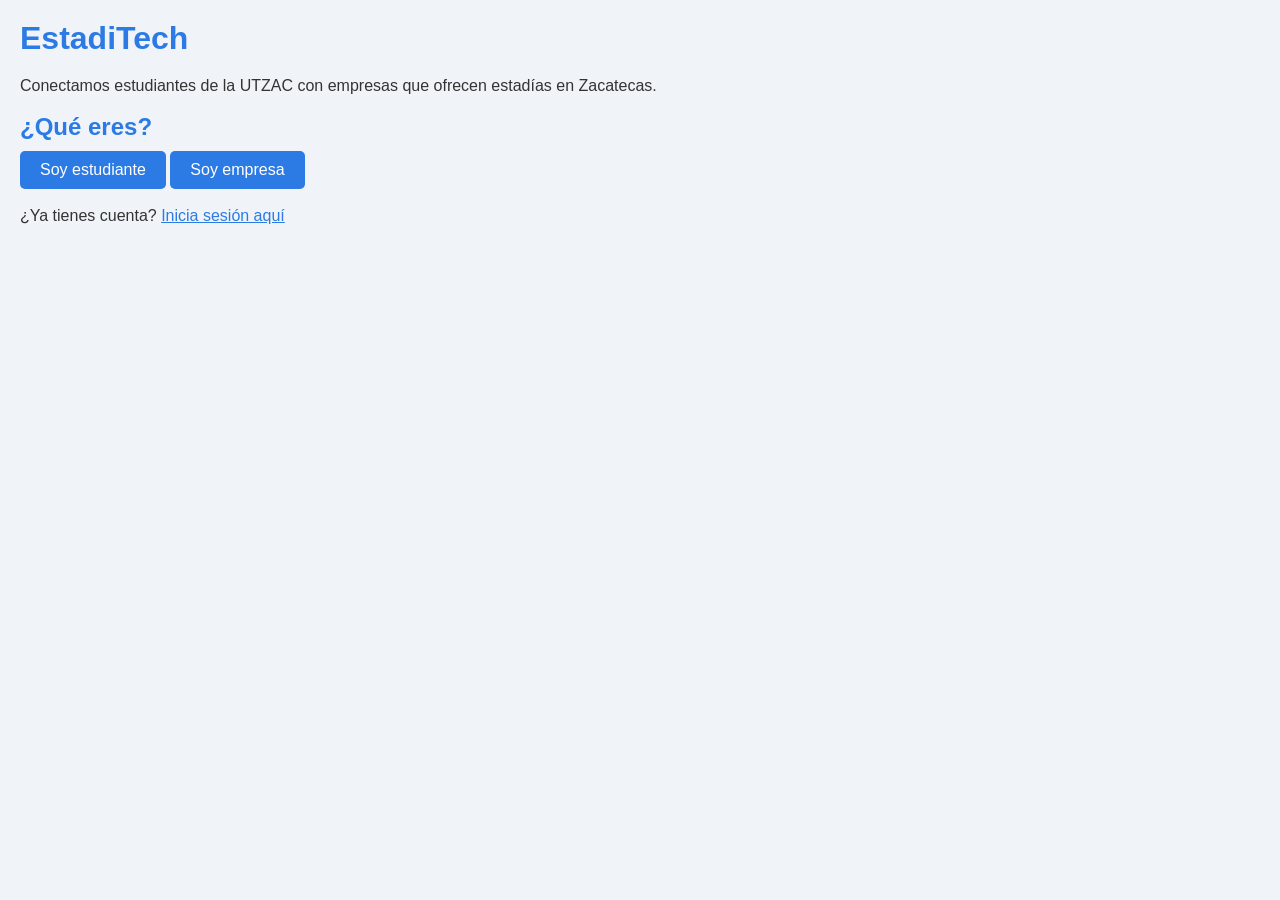
==== index.html @ f17c8802 "agregar estilos CSS" ====
<!DOCTYPE html>
<html lang="es">
<head>
    <meta charset="UTF-8">
    <meta name="viewport" content="width=device-width, initial-scale=1.0">
    <title>EstadiTech</title>
    <link rel="stylesheet" href="estilos.css">
</head>
<body>

    <h1>EstadiTech</h1>
    <p>Conectamos estudiantes de la UTZAC con empresas que ofrecen estadías en Zacatecas.</p>

    <br>

    <h2>¿Qué eres?</h2>

    <button onclick="window.location.href='registro.html?tipo=alumno'">Soy estudiante</button>
    <button onclick="window.location.href='registro.html?tipo=empresa'">Soy empresa</button>

    <br><br>

    <p>¿Ya tienes cuenta? <a href="login.html">Inicia sesión aquí</a></p>

</body>
</html>
---- estilos.css ----
* {
    margin: 0;
    padding: 0;
    box-sizing: border-box;
}

body {
    font-family: Arial, sans-serif;
    background-color: #f0f4f8;
    color: #333;
    padding: 20px;
}

h1 {
    color: #2c7be5;
    margin-bottom: 20px;
}

h2 {
    color: #2c7be5;
    margin-bottom: 10px;
}

label {
    display: block;
    margin-bottom: 5px;
    font-weight: bold;
}

input, select, textarea {
    width: 100%;
    max-width: 400px;
    padding: 10px;
    margin-bottom: 15px;
    border: 1px solid #ccc;
    border-radius: 5px;
    font-size: 16px;
}

button {
    background-color: #2c7be5;
    color: white;
    padding: 10px 20px;
    border: none;
    border-radius: 5px;
    font-size: 16px;
    cursor: pointer;
}

button:hover {
    background-color: #1a5bbf;
}

a {
    color: #2c7be5;
}

#mensaje {
    margin-top: 15px;
    font-weight: bold;
    color: green;
}

.vacante {
    background-color: white;
    padding: 15px;
    margin-bottom: 15px;
    border-radius: 8px;
    box-shadow: 0 2px 5px rgba(0,0,0,0.1);
    max-width: 500px;
}
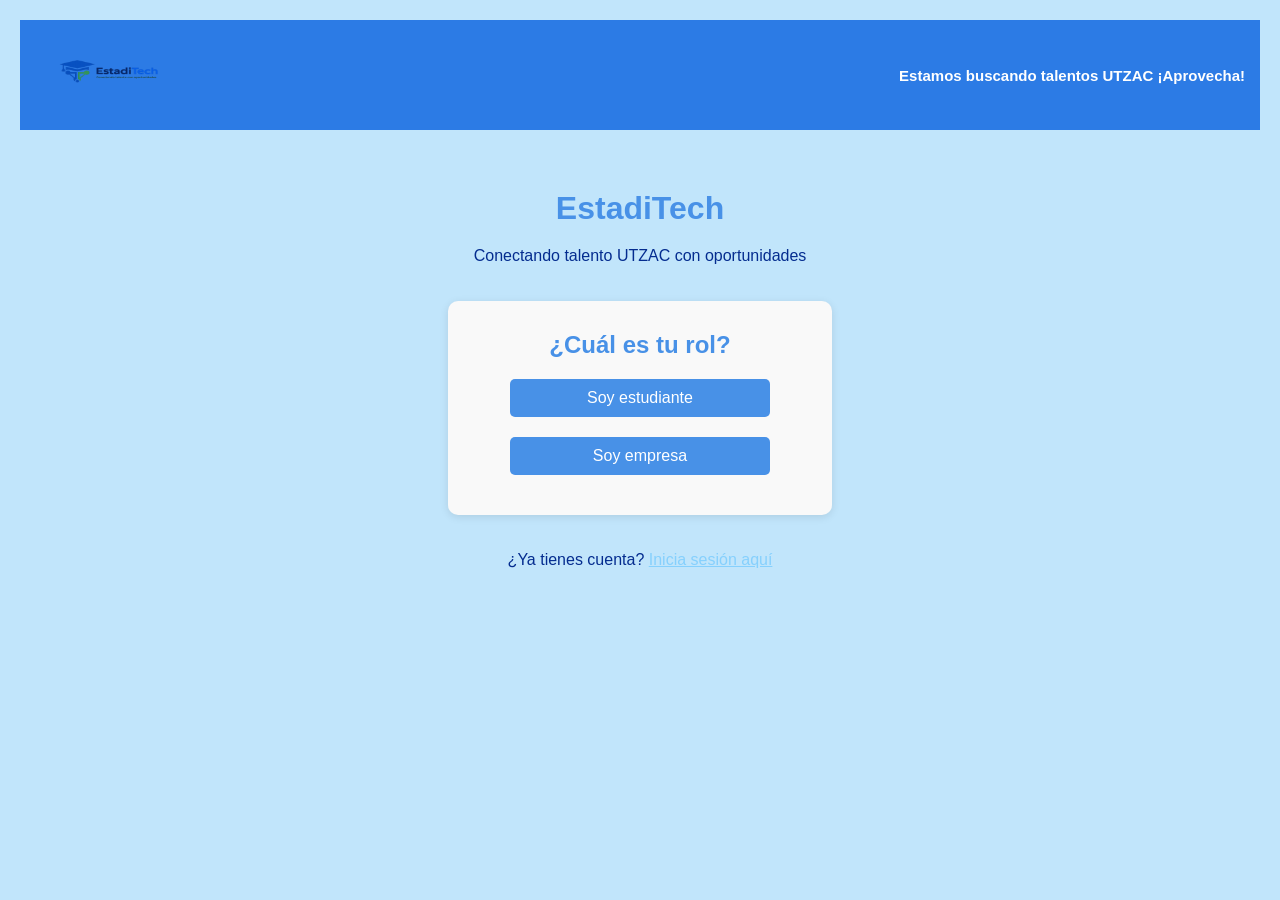
==== commit 65fc2cf6: "Actualizado estilo del login y mejoras en interfaz" ====
--- a/index.html
+++ b/index.html
@@ -5,22 +5,76 @@
     <meta name="viewport" content="width=device-width, initial-scale=1.0">
     <title>EstadiTech</title>
     <link rel="stylesheet" href="estilos.css">
+    <style>
+
+        header {
+            background-color: #2c7be5;
+            color: white;
+            padding: 15px;
+            display: flex;
+            align-items: center;
+            justify-content: space-between;
+        }
+
+        header img {
+            height:80px;
+        }
+
+        .slogan {
+            font-size: 15px;
+            font-weight: bold;
+            animation: mover 6s infinite alternate;
+        }
+
+        @keyframes mover {
+            0% { transform: translateX(0); }
+            50% { transform: translateX(20px); }
+            100% { transform: translateX(0); }
+        }
+
+        main {
+            display: flex;
+            flex-direction: column;
+            align-items: center;
+            margin-top: 60px;
+            text-align: center;
+        }
+
+        .roles {
+            background-color: #f9f9f9;
+            padding: 30px;
+            border-radius: 10px;
+            box-shadow: 0 2px 8px rgba(0,0,0,0.1);
+            max-width: 400px;
+        }
+
+        .roles button {
+            margin: 10px;
+            width: 80%;
+        }
+    </style>
 </head>
 <body>
 
-    <h1>EstadiTech</h1>
-    <p>Conectamos estudiantes de la UTZAC con empresas que ofrecen estadías en Zacatecas.</p>
+    <header>
+        <img src="EstadiTech.png" alt="Logo EstadiTech" width="150" height="450">
 
-    <br>
+        <div class="slogan">Estamos buscando talentos UTZAC ¡Aprovecha!</div>
+    </header>
 
-    <h2>¿Qué eres?</h2>
+    <main>
+        <h1>EstadiTech</h1>
+        <p>Conectando talento UTZAC con oportunidades</p>
+        <br><br>
 
-    <button onclick="window.location.href='registro.html?tipo=alumno'">Soy estudiante</button>
-    <button onclick="window.location.href='registro.html?tipo=empresa'">Soy empresa</button>
-
-    <br><br>
-
-    <p>¿Ya tienes cuenta? <a href="login.html">Inicia sesión aquí</a></p>
+        <div class="roles">
+            <h2>¿Cuál es tu rol?</h2>
+            <button onclick="window.location.href='registro.html?tipo=alumno'">Soy estudiante</button>
+            <button onclick="window.location.href='registro.html?tipo=empresa'">Soy empresa</button>
+        </div>
+        <br><br>
+        <p>¿Ya tienes cuenta? <a href="login.html">Inicia sesión aquí</a></p>
+    </main>
 
 </body>
-</html>+</html>
--- a/estilos.css
+++ b/estilos.css
@@ -6,18 +6,18 @@
 
 body {
     font-family: Arial, sans-serif;
-    background-color: #f0f4f8;
-    color: #333;
+    background-color: #C1E5FB; /* Morning Dew */
+    color: #042C8F; /* Smalt */
     padding: 20px;
 }
 
 h1 {
-    color: #2c7be5;
+    color: #4891E7; /* Havelock */
     margin-bottom: 20px;
 }
 
 h2 {
-    color: #2c7be5;
+    color: #4891E7; /* Havelock */
     margin-bottom: 10px;
 }
 
@@ -25,6 +25,7 @@
     display: block;
     margin-bottom: 5px;
     font-weight: bold;
+    color: #042C8F; /* Smalt */
 }
 
 input, select, textarea {
@@ -38,7 +39,7 @@
 }
 
 button {
-    background-color: #2c7be5;
+    background-color: #4891E7; /* Havelock */
     color: white;
     padding: 10px 20px;
     border: none;
@@ -48,17 +49,17 @@
 }
 
 button:hover {
-    background-color: #1a5bbf;
+    background-color: #BBE11A; /* Pear */
 }
 
 a {
-    color: #2c7be5;
+    color: #86D0FD; /* Celestial Blue */
 }
 
 #mensaje {
     margin-top: 15px;
     font-weight: bold;
-    color: green;
+    color: #E8F957; /* Gargantua */
 }
 
 .vacante {
@@ -68,4 +69,4 @@
     border-radius: 8px;
     box-shadow: 0 2px 5px rgba(0,0,0,0.1);
     max-width: 500px;
-}+}
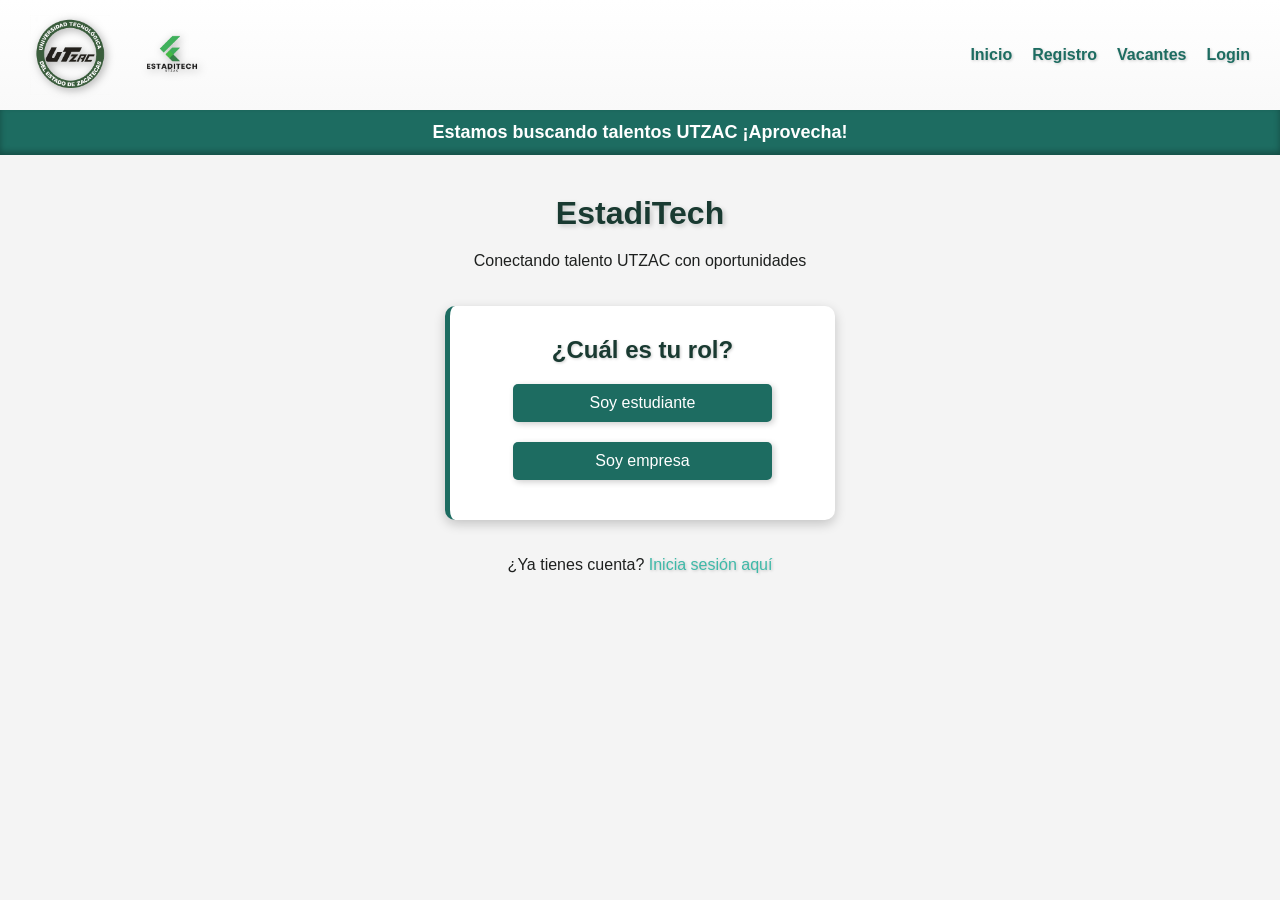
==== commit 242b3371: "nueva paleta de colores" ====
--- a/index.html
+++ b/index.html
@@ -5,62 +5,156 @@
     <meta name="viewport" content="width=device-width, initial-scale=1.0">
     <title>EstadiTech</title>
     <link rel="stylesheet" href="estilos.css">
-    <style>
+<style>
+    body {
+        font-family: Arial, sans-serif;
+        background-color: #f4f4f4;
+        margin: 0;
+        padding: 0;
+    }
 
-        header {
-            background-color: #2c7be5;
-            color: white;
-            padding: 15px;
-            display: flex;
-            align-items: center;
-            justify-content: space-between;
-        }
+    header {
+        background-color: #ffffff;
+        padding: 15px 30px;
+        display: flex;
+        align-items: center;
+        justify-content: space-between;
+        box-shadow: 0 4px 10px rgba(0,0,0,0.15);
+        background: linear-gradient(to bottom, #ffffff, #f9f9f9);
+    }
 
-        header img {
-            height:80px;
-        }
+    .logos {
+        display: flex;
+        align-items: center;
+        gap: 20px;
+    }
 
-        .slogan {
-            font-size: 15px;
-            font-weight: bold;
-            animation: mover 6s infinite alternate;
-        }
+    .logos img {
+        height: 80px;
+        filter: drop-shadow(2px 2px 4px rgba(0,0,0,0.3));
+    }
 
-        @keyframes mover {
-            0% { transform: translateX(0); }
-            50% { transform: translateX(20px); }
-            100% { transform: translateX(0); }
-        }
+    nav {
+        display: flex;
+        gap: 20px;
+    }
 
-        main {
-            display: flex;
-            flex-direction: column;
-            align-items: center;
-            margin-top: 60px;
-            text-align: center;
-        }
+    nav a {
+        color: #1D6C61;
+        text-decoration: none;
+        font-weight: bold;
+        transition: color 0.3s ease, text-shadow 0.3s ease;
+        text-shadow: 1px 1px 3px rgba(0,0,0,0.2);
+    }
 
-        .roles {
-            background-color: #f9f9f9;
-            padding: 30px;
-            border-radius: 10px;
-            box-shadow: 0 2px 8px rgba(0,0,0,0.1);
-            max-width: 400px;
-        }
+    nav a:hover {
+        color: #3EB9A8;
+        text-shadow: 2px 2px 6px rgba(0,0,0,0.3);
+    }
 
-        .roles button {
-            margin: 10px;
-            width: 80%;
-        }
-    </style>
+    .slogan {
+        background-color: #1D6C61;
+        color: #ffffff;
+        padding: 12px;
+        font-size: 18px;
+        font-weight: bold;
+        text-align: center;
+        box-shadow: inset 0 -3px 6px rgba(0,0,0,0.3);
+        overflow: hidden;
+        position: relative;
+    }
+
+    .slogan span {
+        display: inline-block;
+        position: relative;
+        animation: anuncio 8s linear infinite;
+        white-space: nowrap;
+    }
+
+    @keyframes anuncio {
+        0% { transform: translateX(100%); }
+        100% { transform: translateX(-100%); }
+    }
+
+    main {
+        display: flex;
+        flex-direction: column;
+        align-items: center;
+        margin-top: 40px;
+        text-align: center;
+    }
+
+    h1 {
+        color: #193A31;
+        margin-bottom: 20px;
+        text-shadow: 2px 2px 5px rgba(0,0,0,0.2);
+    }
+
+    p {
+        color: #1E201F;
+    }
+
+    .roles {
+        background-color: #ffffff;
+        padding: 30px;
+        border-radius: 10px;
+        box-shadow: 0 4px 12px rgba(0,0,0,0.2);
+        max-width: 400px;
+        border-left: 5px solid #1D6C61;
+    }
+
+    .roles h2 {
+        color: #193A31;
+        text-shadow: 1px 1px 3px rgba(0,0,0,0.2);
+    }
+
+    .roles button {
+        margin: 10px;
+        width: 80%;
+        background-color: #1D6C61;
+        color: white;
+        padding: 10px 20px;
+        border: none;
+        border-radius: 5px;
+        font-size: 16px;
+        cursor: pointer;
+        transition: background-color 0.3s ease, box-shadow 0.3s ease;
+        box-shadow: 2px 2px 6px rgba(0,0,0,0.2);
+    }
+
+    .roles button:hover {
+        background-color: #3EB9A8;
+        box-shadow: 3px 3px 8px rgba(0,0,0,0.3);
+    }
+
+    a {
+        color: #3EB9A8;
+        text-decoration: none;
+        text-shadow: 1px 1px 3px rgba(0,0,0,0.2);
+    }
+
+    a:hover {
+        color: #1D6C61;
+        text-shadow: 2px 2px 6px rgba(0,0,0,0.3);
+    }
+</style>
 </head>
 <body>
 
     <header>
-        <img src="EstadiTech.png" alt="Logo EstadiTech" width="150" height="450">
+        <div class="logos">
+            <img src="logoutzac.png" alt="Logo UTZAC">
+            <img src="estaditechlogo.png" alt="Logo EstadiTech">
+        </div>
+        <nav>
+            <a href="index.html">Inicio</a>
+            <a href="registro.html">Registro</a>
+            <a href="vacantes.html">Vacantes</a>
+            <a href="login.html">Login</a>
+        </nav>
+    </header>
 
-        <div class="slogan">Estamos buscando talentos UTZAC ¡Aprovecha!</div>
-    </header>
+    <div class="slogan"><span>Estamos buscando talentos UTZAC ¡Aprovecha!</span></div>
 
     <main>
         <h1>EstadiTech</h1>
--- a/estilos.css
+++ b/estilos.css
@@ -6,18 +6,18 @@
 
 body {
     font-family: Arial, sans-serif;
-    background-color: #C1E5FB; /* Morning Dew */
-    color: #042C8F; /* Smalt */
+    background-color: #C1E5FB;
+    color: #042C8F;
     padding: 20px;
 }
 
 h1 {
-    color: #4891E7; /* Havelock */
+    color: #042C8F;
     margin-bottom: 20px;
 }
 
 h2 {
-    color: #4891E7; /* Havelock */
+    color: #4891E7;
     margin-bottom: 10px;
 }
 
@@ -25,7 +25,7 @@
     display: block;
     margin-bottom: 5px;
     font-weight: bold;
-    color: #042C8F; /* Smalt */
+    color: #042C8F; 
 }
 
 input, select, textarea {
@@ -33,40 +33,53 @@
     max-width: 400px;
     padding: 10px;
     margin-bottom: 15px;
-    border: 1px solid #ccc;
+    border: 1px solid #86D0FD;
     border-radius: 5px;
     font-size: 16px;
+    background-color: #ffffff;
+    color: #042C8F;
 }
 
 button {
-    background-color: #4891E7; /* Havelock */
+    background-color: #4891E7; 
     color: white;
     padding: 10px 20px;
     border: none;
     border-radius: 5px;
     font-size: 16px;
     cursor: pointer;
+    transition: background-color 0.3s ease;
 }
 
 button:hover {
-    background-color: #BBE11A; /* Pear */
+    background-color: #BBE11A;
 }
 
 a {
-    color: #86D0FD; /* Celestial Blue */
+    color: #86D0FD;
+    text-decoration: none;
+}
+
+a:hover {
+    color: #4891E7;
 }
 
 #mensaje {
     margin-top: 15px;
     font-weight: bold;
-    color: #E8F957; /* Gargantua */
+    color: #042C8F;
+    background-color: #E8F957;
+    padding: 8px;
+    border-radius: 5px;
 }
 
+
 .vacante {
-    background-color: white;
+    background-color: #ffffff;
     padding: 15px;
     margin-bottom: 15px;
     border-radius: 8px;
-    box-shadow: 0 2px 5px rgba(0,0,0,0.1);
+    box-shadow: 0 2px 5px rgba(4, 44, 143, 0.1);
     max-width: 500px;
+    border-left: 5px solid #4891E7;
 }
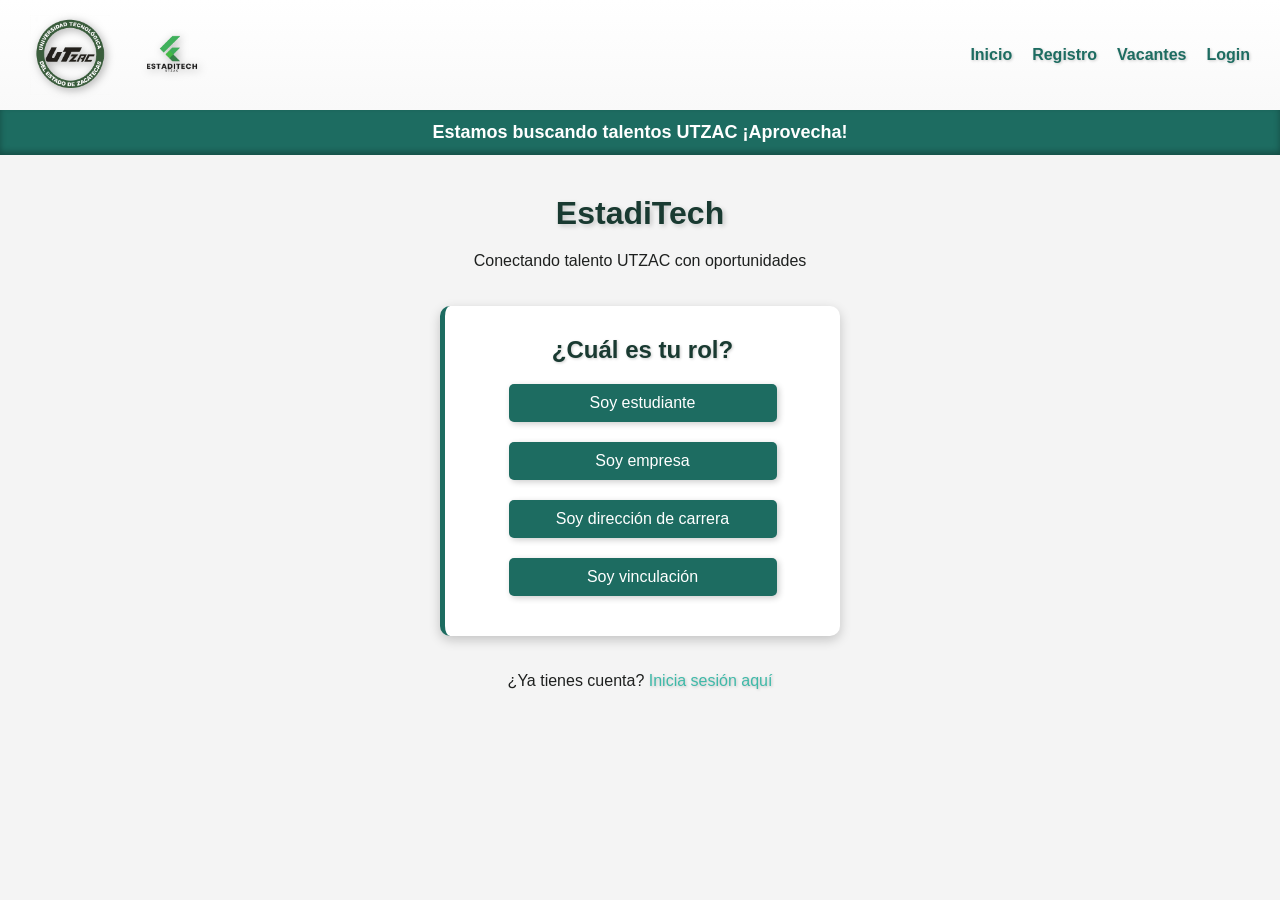
==== commit 6469ebc6: "index y login actualizado" ====
--- a/index.html
+++ b/index.html
@@ -162,10 +162,13 @@
         <br><br>
 
         <div class="roles">
-            <h2>¿Cuál es tu rol?</h2>
-            <button onclick="window.location.href='registro.html?tipo=alumno'">Soy estudiante</button>
-            <button onclick="window.location.href='registro.html?tipo=empresa'">Soy empresa</button>
-        </div>
+    <h2>¿Cuál es tu rol?</h2>
+    <button onclick="window.location.href='registro.html?tipo=alumno'">Soy estudiante</button>
+    <button onclick="window.location.href='registro.html?tipo=empresa'">Soy empresa</button>
+    <button onclick="window.location.href='registro.html?tipo=direccion'">Soy dirección de carrera</button>
+    <button onclick="window.location.href='registro.html?tipo=vinculacion'">Soy vinculación</button>
+</div>
+
         <br><br>
         <p>¿Ya tienes cuenta? <a href="login.html">Inicia sesión aquí</a></p>
     </main>
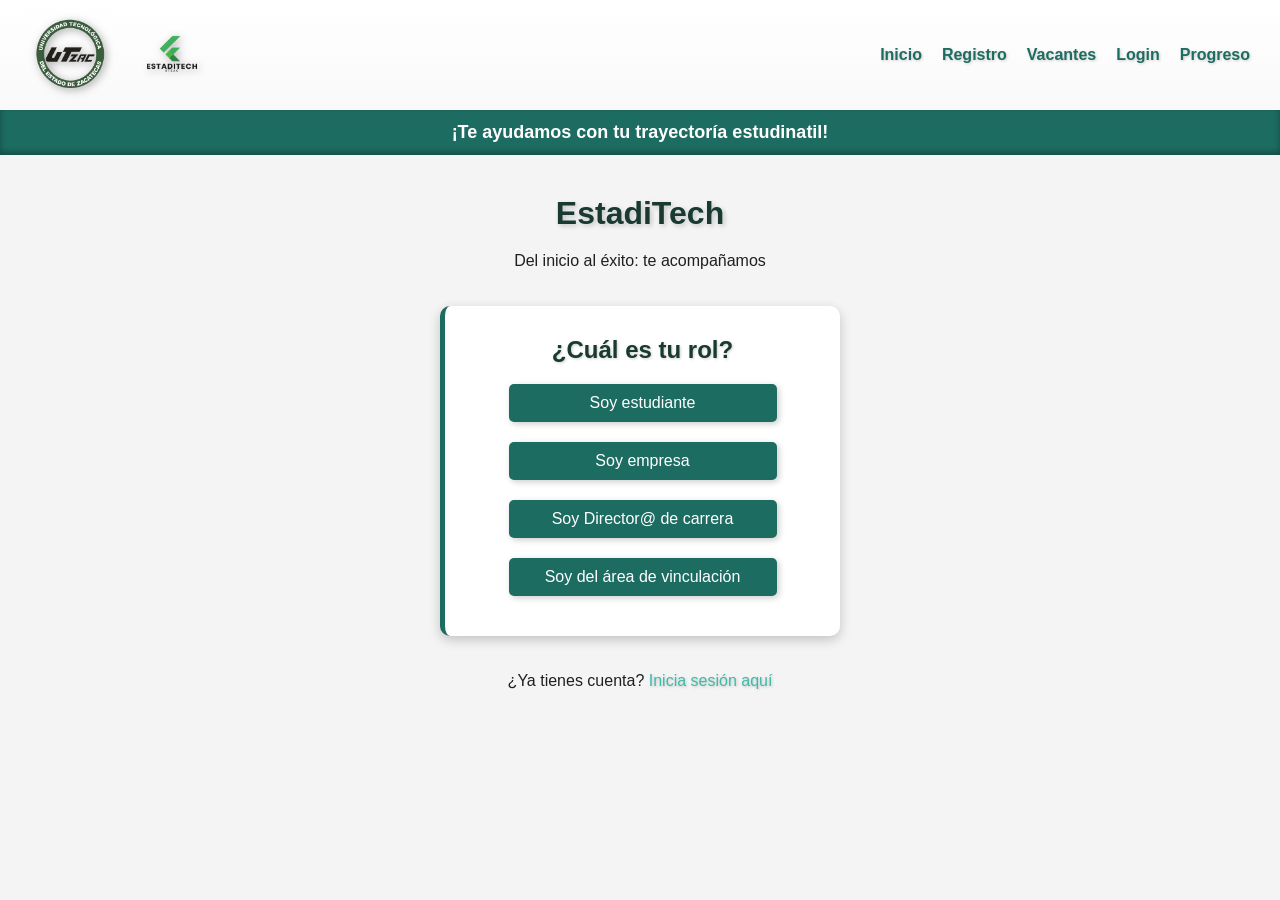
==== commit a0d2c475: "add progress e integracion de 2 usuarios" ====
--- a/index.html
+++ b/index.html
@@ -151,24 +151,24 @@
             <a href="registro.html">Registro</a>
             <a href="vacantes.html">Vacantes</a>
             <a href="login.html">Login</a>
+            <a href="progreso.html">Progreso</a>
         </nav>
     </header>
 
-    <div class="slogan"><span>Estamos buscando talentos UTZAC ¡Aprovecha!</span></div>
+    <div class="slogan"><span>¡Te ayudamos con tu trayectoría estudinatil!</span></div>
 
     <main>
         <h1>EstadiTech</h1>
-        <p>Conectando talento UTZAC con oportunidades</p>
+        <p>Del inicio al éxito: te acompañamos</p>
         <br><br>
 
         <div class="roles">
-    <h2>¿Cuál es tu rol?</h2>
-    <button onclick="window.location.href='registro.html?tipo=alumno'">Soy estudiante</button>
-    <button onclick="window.location.href='registro.html?tipo=empresa'">Soy empresa</button>
-    <button onclick="window.location.href='registro.html?tipo=direccion'">Soy dirección de carrera</button>
-    <button onclick="window.location.href='registro.html?tipo=vinculacion'">Soy vinculación</button>
-</div>
-
+            <h2>¿Cuál es tu rol?</h2>
+            <button onclick="window.location.href='registro.html?tipo=alumno'">Soy estudiante</button>
+            <button onclick="window.location.href='registro.html?tipo=empresa'">Soy empresa</button>
+            <button onclick="window.location.href='registro.html?tipo=direccion_carrera'">Soy Director@ de carrera</button>
+            <button onclick="window.location.href='registro.html?tipo=vinculacion'">Soy del área de vinculación</button>
+        </div>
         <br><br>
         <p>¿Ya tienes cuenta? <a href="login.html">Inicia sesión aquí</a></p>
     </main>
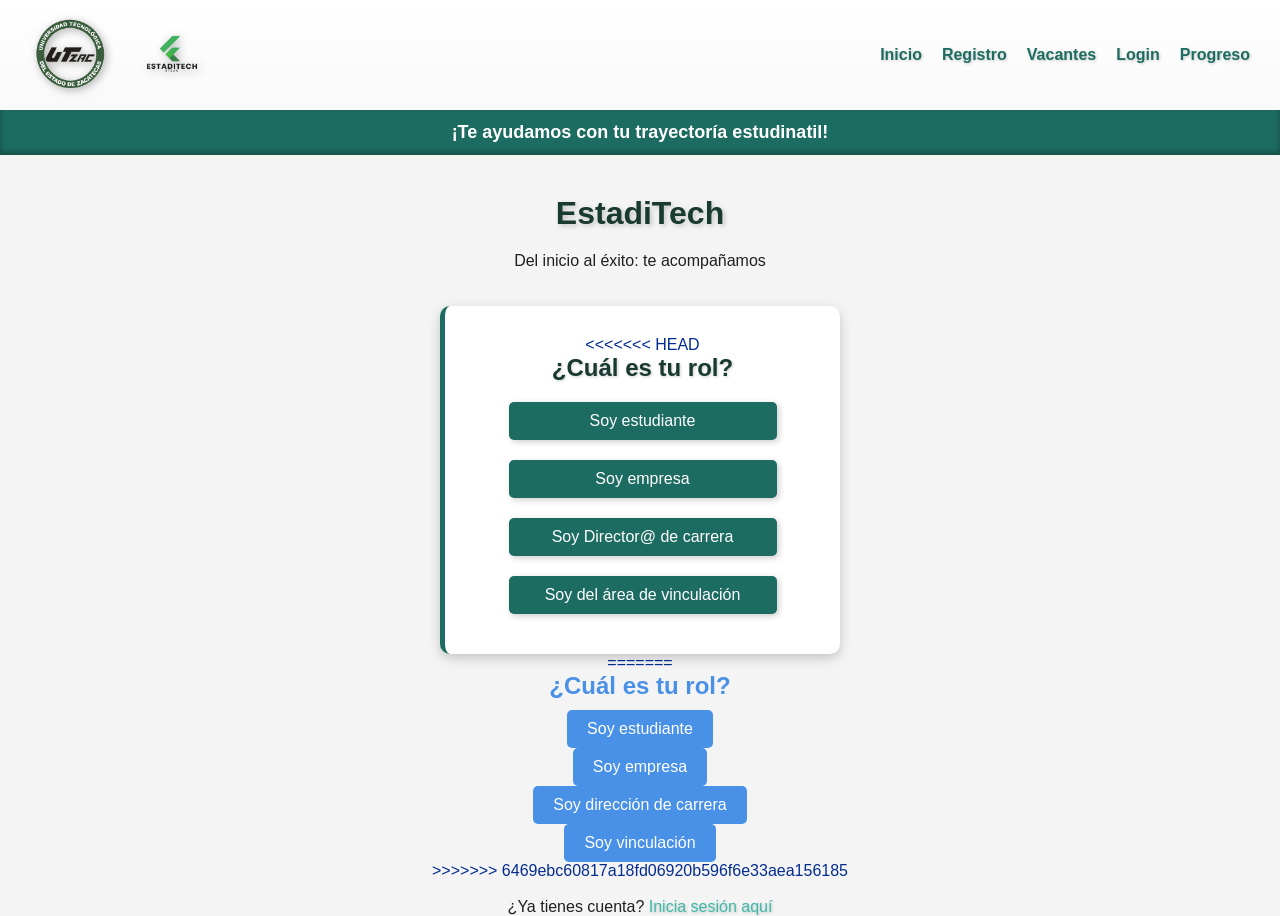
==== commit 9bedd06e: "add progress e integracion de 2 usuarios" ====
--- a/index.html
+++ b/index.html
@@ -163,12 +163,22 @@
         <br><br>
 
         <div class="roles">
+<<<<<<< HEAD
             <h2>¿Cuál es tu rol?</h2>
             <button onclick="window.location.href='registro.html?tipo=alumno'">Soy estudiante</button>
             <button onclick="window.location.href='registro.html?tipo=empresa'">Soy empresa</button>
             <button onclick="window.location.href='registro.html?tipo=direccion_carrera'">Soy Director@ de carrera</button>
             <button onclick="window.location.href='registro.html?tipo=vinculacion'">Soy del área de vinculación</button>
         </div>
+=======
+    <h2>¿Cuál es tu rol?</h2>
+    <button onclick="window.location.href='registro.html?tipo=alumno'">Soy estudiante</button>
+    <button onclick="window.location.href='registro.html?tipo=empresa'">Soy empresa</button>
+    <button onclick="window.location.href='registro.html?tipo=direccion'">Soy dirección de carrera</button>
+    <button onclick="window.location.href='registro.html?tipo=vinculacion'">Soy vinculación</button>
+</div>
+
+>>>>>>> 6469ebc60817a18fd06920b596f6e33aea156185
         <br><br>
         <p>¿Ya tienes cuenta? <a href="login.html">Inicia sesión aquí</a></p>
     </main>
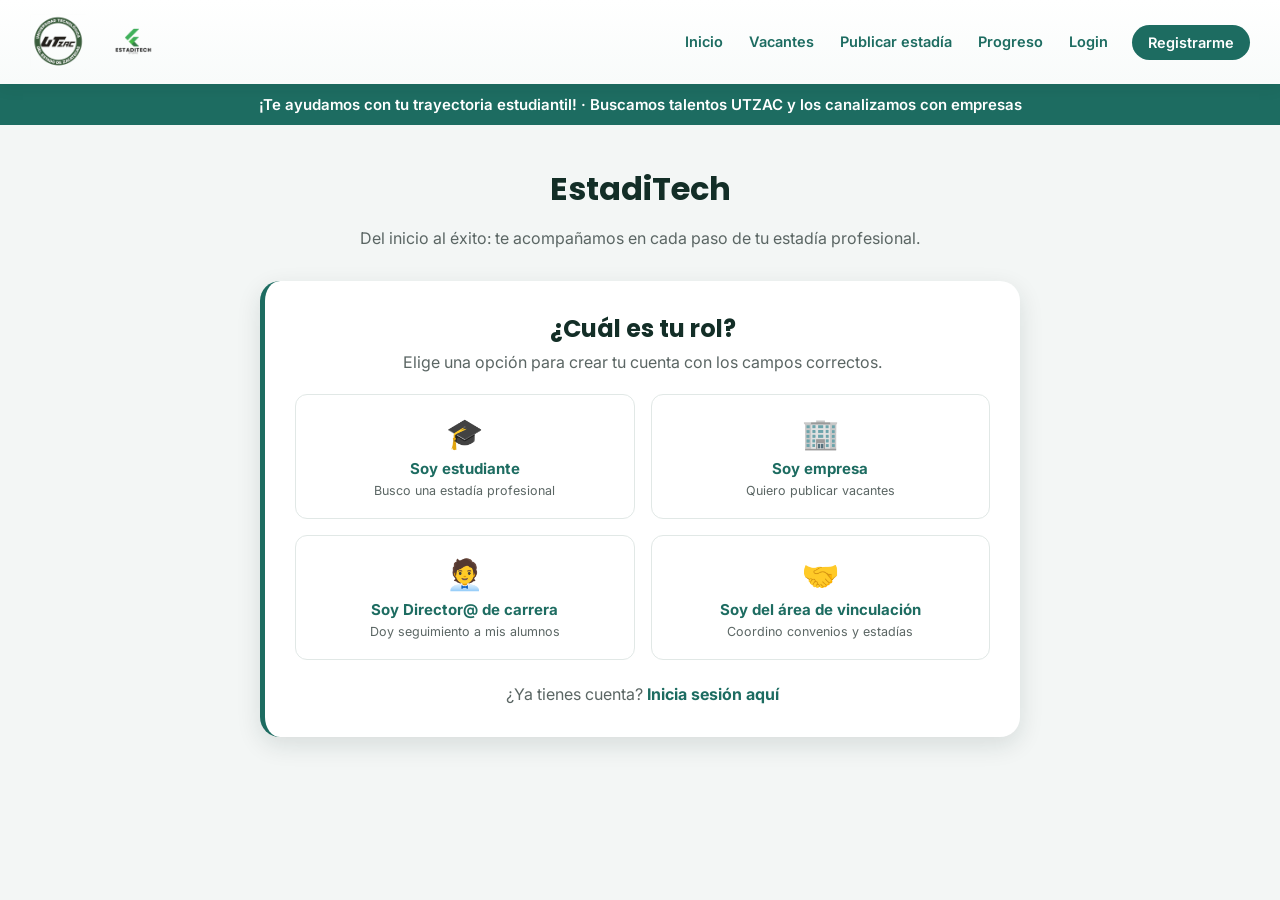
==== commit 809f8114: "Mejora del diseño y sistema de progreso" ====
--- a/index.html
+++ b/index.html
@@ -3,185 +3,66 @@
 <head>
     <meta charset="UTF-8">
     <meta name="viewport" content="width=device-width, initial-scale=1.0">
-    <title>EstadiTech</title>
+    <title>EstadiTech — Del inicio al éxito</title>
     <link rel="stylesheet" href="estilos.css">
-<style>
-    body {
-        font-family: Arial, sans-serif;
-        background-color: #f4f4f4;
-        margin: 0;
-        padding: 0;
-    }
-
-    header {
-        background-color: #ffffff;
-        padding: 15px 30px;
-        display: flex;
-        align-items: center;
-        justify-content: space-between;
-        box-shadow: 0 4px 10px rgba(0,0,0,0.15);
-        background: linear-gradient(to bottom, #ffffff, #f9f9f9);
-    }
-
-    .logos {
-        display: flex;
-        align-items: center;
-        gap: 20px;
-    }
-
-    .logos img {
-        height: 80px;
-        filter: drop-shadow(2px 2px 4px rgba(0,0,0,0.3));
-    }
-
-    nav {
-        display: flex;
-        gap: 20px;
-    }
-
-    nav a {
-        color: #1D6C61;
-        text-decoration: none;
-        font-weight: bold;
-        transition: color 0.3s ease, text-shadow 0.3s ease;
-        text-shadow: 1px 1px 3px rgba(0,0,0,0.2);
-    }
-
-    nav a:hover {
-        color: #3EB9A8;
-        text-shadow: 2px 2px 6px rgba(0,0,0,0.3);
-    }
-
-    .slogan {
-        background-color: #1D6C61;
-        color: #ffffff;
-        padding: 12px;
-        font-size: 18px;
-        font-weight: bold;
-        text-align: center;
-        box-shadow: inset 0 -3px 6px rgba(0,0,0,0.3);
-        overflow: hidden;
-        position: relative;
-    }
-
-    .slogan span {
-        display: inline-block;
-        position: relative;
-        animation: anuncio 8s linear infinite;
-        white-space: nowrap;
-    }
-
-    @keyframes anuncio {
-        0% { transform: translateX(100%); }
-        100% { transform: translateX(-100%); }
-    }
-
-    main {
-        display: flex;
-        flex-direction: column;
-        align-items: center;
-        margin-top: 40px;
-        text-align: center;
-    }
-
-    h1 {
-        color: #193A31;
-        margin-bottom: 20px;
-        text-shadow: 2px 2px 5px rgba(0,0,0,0.2);
-    }
-
-    p {
-        color: #1E201F;
-    }
-
-    .roles {
-        background-color: #ffffff;
-        padding: 30px;
-        border-radius: 10px;
-        box-shadow: 0 4px 12px rgba(0,0,0,0.2);
-        max-width: 400px;
-        border-left: 5px solid #1D6C61;
-    }
-
-    .roles h2 {
-        color: #193A31;
-        text-shadow: 1px 1px 3px rgba(0,0,0,0.2);
-    }
-
-    .roles button {
-        margin: 10px;
-        width: 80%;
-        background-color: #1D6C61;
-        color: white;
-        padding: 10px 20px;
-        border: none;
-        border-radius: 5px;
-        font-size: 16px;
-        cursor: pointer;
-        transition: background-color 0.3s ease, box-shadow 0.3s ease;
-        box-shadow: 2px 2px 6px rgba(0,0,0,0.2);
-    }
-
-    .roles button:hover {
-        background-color: #3EB9A8;
-        box-shadow: 3px 3px 8px rgba(0,0,0,0.3);
-    }
-
-    a {
-        color: #3EB9A8;
-        text-decoration: none;
-        text-shadow: 1px 1px 3px rgba(0,0,0,0.2);
-    }
-
-    a:hover {
-        color: #1D6C61;
-        text-shadow: 2px 2px 6px rgba(0,0,0,0.3);
-    }
-</style>
 </head>
 <body>
 
-    <header>
+    <header class="site-header">
         <div class="logos">
             <img src="logoutzac.png" alt="Logo UTZAC">
             <img src="estaditechlogo.png" alt="Logo EstadiTech">
         </div>
-        <nav>
+        <button class="nav-toggle" aria-label="Abrir menú" aria-expanded="false"><span></span></button>
+        <nav class="site-nav">
             <a href="index.html">Inicio</a>
-            <a href="registro.html">Registro</a>
             <a href="vacantes.html">Vacantes</a>
+            <a href="publicar.html">Publicar estadía</a>
+            <a href="progreso.html">Progreso</a>
             <a href="login.html">Login</a>
-            <a href="progreso.html">Progreso</a>
+            <a href="registro.html" class="nav-cta">Registrarme</a>
         </nav>
     </header>
 
-    <div class="slogan"><span>¡Te ayudamos con tu trayectoría estudinatil!</span></div>
+    <div class="slogan"><span>¡Te ayudamos con tu trayectoria estudiantil! · Buscamos talentos UTZAC y los canalizamos con empresas</span></div>
 
     <main>
-        <h1>EstadiTech</h1>
-        <p>Del inicio al éxito: te acompañamos</p>
-        <br><br>
+        <div class="pagina-header">
+            <h1>EstadiTech</h1>
+            <p>Del inicio al éxito: te acompañamos en cada paso de tu estadía profesional.</p>
+        </div>
 
-        <div class="roles">
-<<<<<<< HEAD
-            <h2>¿Cuál es tu rol?</h2>
-            <button onclick="window.location.href='registro.html?tipo=alumno'">Soy estudiante</button>
-            <button onclick="window.location.href='registro.html?tipo=empresa'">Soy empresa</button>
-            <button onclick="window.location.href='registro.html?tipo=direccion_carrera'">Soy Director@ de carrera</button>
-            <button onclick="window.location.href='registro.html?tipo=vinculacion'">Soy del área de vinculación</button>
+        <div class="card card-ancha">
+            <h2 style="text-align:center; margin-bottom:4px;">¿Cuál es tu rol?</h2>
+            <p style="text-align:center; margin-bottom:20px;">Elige una opción para crear tu cuenta con los campos correctos.</p>
+
+            <div class="roles-grid">
+                <button class="rol-card" onclick="window.location.href='registro.html?tipo=alumno'">
+                    <div class="icono">🎓</div>
+                    <strong>Soy estudiante</strong>
+                    <span>Busco una estadía profesional</span>
+                </button>
+                <button class="rol-card" onclick="window.location.href='registro.html?tipo=empresa'">
+                    <div class="icono">🏢</div>
+                    <strong>Soy empresa</strong>
+                    <span>Quiero publicar vacantes</span>
+                </button>
+                <button class="rol-card" onclick="window.location.href='registro.html?tipo=direccion_carrera'">
+                    <div class="icono">🧑‍💼</div>
+                    <strong>Soy Director@ de carrera</strong>
+                    <span>Doy seguimiento a mis alumnos</span>
+                </button>
+                <button class="rol-card" onclick="window.location.href='registro.html?tipo=vinculacion'">
+                    <div class="icono">🤝</div>
+                    <strong>Soy del área de vinculación</strong>
+                    <span>Coordino convenios y estadías</span>
+                </button>
+            </div>
+
+            <p style="text-align:center; margin-top:22px;">¿Ya tienes cuenta? <a href="login.html"><strong>Inicia sesión aquí</strong></a></p>
         </div>
-=======
-    <h2>¿Cuál es tu rol?</h2>
-    <button onclick="window.location.href='registro.html?tipo=alumno'">Soy estudiante</button>
-    <button onclick="window.location.href='registro.html?tipo=empresa'">Soy empresa</button>
-    <button onclick="window.location.href='registro.html?tipo=direccion'">Soy dirección de carrera</button>
-    <button onclick="window.location.href='registro.html?tipo=vinculacion'">Soy vinculación</button>
-</div>
-
->>>>>>> 6469ebc60817a18fd06920b596f6e33aea156185
-        <br><br>
-        <p>¿Ya tienes cuenta? <a href="login.html">Inicia sesión aquí</a></p>
     </main>
 
+    <script src="js/app.js"></script>
 </body>
 </html>
--- a/estilos.css
+++ b/estilos.css
@@ -1,85 +1,314 @@
-* {
-    margin: 0;
-    padding: 0;
-    box-sizing: border-box;
-}
-
-body {
-    font-family: Arial, sans-serif;
-    background-color: #C1E5FB;
-    color: #042C8F;
-    padding: 20px;
-}
-
-h1 {
-    color: #042C8F;
-    margin-bottom: 20px;
-}
-
-h2 {
-    color: #4891E7;
-    margin-bottom: 10px;
-}
-
-label {
-    display: block;
-    margin-bottom: 5px;
-    font-weight: bold;
-    color: #042C8F; 
-}
-
-input, select, textarea {
-    width: 100%;
-    max-width: 400px;
-    padding: 10px;
-    margin-bottom: 15px;
-    border: 1px solid #86D0FD;
-    border-radius: 5px;
-    font-size: 16px;
-    background-color: #ffffff;
-    color: #042C8F;
-}
-
-button {
-    background-color: #4891E7; 
-    color: white;
-    padding: 10px 20px;
-    border: none;
-    border-radius: 5px;
-    font-size: 16px;
-    cursor: pointer;
-    transition: background-color 0.3s ease;
-}
-
-button:hover {
-    background-color: #BBE11A;
-}
-
-a {
-    color: #86D0FD;
-    text-decoration: none;
-}
-
-a:hover {
-    color: #4891E7;
-}
-
-#mensaje {
-    margin-top: 15px;
-    font-weight: bold;
-    color: #042C8F;
-    background-color: #E8F957;
-    padding: 8px;
-    border-radius: 5px;
-}
-
-
-.vacante {
-    background-color: #ffffff;
-    padding: 15px;
-    margin-bottom: 15px;
-    border-radius: 8px;
-    box-shadow: 0 2px 5px rgba(4, 44, 143, 0.1);
-    max-width: 500px;
-    border-left: 5px solid #4891E7;
-}
+/* =====================================================================
+   EstadiTech — Sistema de diseño unificado
+   Paleta basada en la identidad de marca (logos EstadiTech / UTZAC).
+   ===================================================================== */
+
+@import url('https://fonts.googleapis.com/css2?family=Poppins:wght@600;700;800&family=Inter:wght@400;500;600;700&display=swap');
+
+:root{
+  /* Color */
+  --verde-oscuro:#1D6C61;
+  --verde-medio:#238A78;
+  --verde-claro:#3EB9A8;
+  --verde-menta:#EAF6F4;
+  --ambar:#F2A93B;
+  --ambar-oscuro:#C9821F;
+  --texto:#1E2422;
+  --texto-suave:#5B6664;
+  --fondo:#F3F6F5;
+  --blanco:#FFFFFF;
+  --borde:#E1E8E6;
+  --peligro:#C0392B;
+  --exito:#1B7A2A;
+  --advertencia:#B98900;
+
+  /* Forma */
+  --radio-sm:8px;
+  --radio-md:12px;
+  --radio-lg:20px;
+
+  /* Sombra */
+  --sombra-sm:0 2px 8px rgba(15,45,40,.08);
+  --sombra-md:0 8px 24px rgba(15,45,40,.12);
+  --sombra-lg:0 16px 40px rgba(15,45,40,.16);
+
+  /* Tipografía */
+  --fuente-display:'Poppins', system-ui, sans-serif;
+  --fuente-base:'Inter', system-ui, -apple-system, "Segoe UI", Arial, sans-serif;
+
+  --transicion:.22s ease;
+}
+
+/* ---------- Reset base ---------- */
+*,*::before,*::after{ box-sizing:border-box; }
+html{ scroll-behavior:smooth; }
+body{
+  margin:0;
+  font-family:var(--fuente-base);
+  background:var(--fondo);
+  color:var(--texto);
+  -webkit-font-smoothing:antialiased;
+  -moz-osx-font-smoothing:grayscale;
+}
+h1,h2,h3{ font-family:var(--fuente-display); color:#132E27; margin:0 0 .4em; }
+p{ color:var(--texto-suave); line-height:1.55; margin:0; }
+a{ color:var(--verde-oscuro); text-decoration:none; }
+a:hover{ color:var(--verde-claro); }
+img{ max-width:100%; display:block; }
+:focus-visible{ outline:3px solid var(--ambar); outline-offset:2px; }
+
+@media (prefers-reduced-motion: reduce){
+  *{ animation-duration:.001ms !important; animation-iteration-count:1 !important; transition-duration:.001ms !important; scroll-behavior:auto !important; }
+}
+
+/* ---------- Encabezado ---------- */
+.site-header{
+  background:linear-gradient(to bottom,#ffffff,#f8fbfa);
+  padding:14px 30px;
+  display:flex;
+  align-items:center;
+  justify-content:space-between;
+  gap:16px;
+  box-shadow:0 4px 14px rgba(15,45,40,.08);
+  position:relative;
+  z-index:20;
+}
+.logos{ display:flex; align-items:center; gap:18px; }
+.logos img{ height:56px; width:auto; object-fit:contain; }
+
+.nav-toggle{
+  display:none;
+  background:none;
+  border:2px solid var(--verde-oscuro);
+  border-radius:var(--radio-sm);
+  width:42px; height:38px;
+  cursor:pointer;
+  position:relative;
+}
+.nav-toggle span,.nav-toggle span::before,.nav-toggle span::after{
+  content:''; position:absolute; left:9px; right:9px; height:2px; background:var(--verde-oscuro); transition:var(--transicion);
+}
+.nav-toggle span{ top:18px; }
+.nav-toggle span::before{ top:-7px; }
+.nav-toggle span::after{ top:7px; }
+
+.site-nav{ display:flex; gap:22px; align-items:center; flex-wrap:wrap; }
+.site-nav a{
+  color:var(--verde-oscuro);
+  font-weight:600;
+  font-size:14.5px;
+  padding:6px 2px;
+  border-bottom:2px solid transparent;
+  transition:color var(--transicion), border-color var(--transicion);
+}
+.site-nav a:hover,.site-nav a.activo{
+  color:var(--verde-claro);
+  border-bottom-color:var(--verde-claro);
+}
+.site-nav a.nav-cta{
+  background:var(--verde-oscuro);
+  color:#fff;
+  padding:9px 16px;
+  border-radius:999px;
+  border-bottom:none;
+}
+.site-nav a.nav-cta:hover{ background:var(--verde-claro); color:#fff; }
+
+/* ---------- Barra de aviso (marquesina) ---------- */
+.slogan{
+  background:var(--verde-oscuro);
+  color:#fff;
+  padding:11px 20px;
+  font-weight:600;
+  font-size:15px;
+  text-align:center;
+  overflow:hidden;
+  white-space:nowrap;
+}
+.slogan span{ display:inline-block; animation:anuncio 14s linear infinite; }
+@keyframes anuncio{ 0%{ transform:translateX(100%);} 100%{ transform:translateX(-100%);} }
+
+/* ---------- Layout general ---------- */
+main{ max-width:1120px; margin:0 auto; padding:40px 20px 64px; }
+.centrado{ display:flex; justify-content:center; }
+.pagina-header{ text-align:center; margin-bottom:30px; }
+.pagina-header h1{ font-size:clamp(24px,3vw,32px); }
+.pagina-header p{ max-width:560px; margin:0 auto; }
+
+/* ---------- Tarjetas / formularios ---------- */
+.card{
+  background:var(--blanco);
+  border-radius:var(--radio-lg);
+  box-shadow:var(--sombra-md);
+  border-left:5px solid var(--verde-oscuro);
+  padding:30px;
+}
+.card-centrada{ max-width:460px; width:100%; margin:0 auto; }
+.card-ancha{ max-width:760px; width:100%; margin:0 auto; }
+
+.form-grid{ display:grid; grid-template-columns:1fr 1fr; gap:6px 18px; }
+.form-grid .full{ grid-column:1 / -1; }
+.campo{ margin-bottom:14px; }
+label{ display:block; font-size:13px; font-weight:700; color:var(--verde-oscuro); margin-bottom:6px; }
+
+input[type="text"],input[type="email"],input[type="password"],
+input[type="number"],input[type="search"],select,textarea,input[type="file"]{
+  width:100%;
+  padding:11px 12px;
+  border:1px solid var(--borde);
+  border-radius:var(--radio-sm);
+  font-size:14.5px;
+  font-family:inherit;
+  color:var(--texto);
+  background:#fff;
+  transition:border-color var(--transicion), box-shadow var(--transicion);
+}
+textarea{ resize:vertical; min-height:90px; }
+input:focus,select:focus,textarea:focus{
+  outline:none;
+  border-color:var(--verde-claro);
+  box-shadow:0 0 0 4px rgba(62,185,168,.18);
+}
+input::placeholder,textarea::placeholder{ color:#9AA6A3; }
+
+/* ---------- Botones ---------- */
+.btn{
+  display:inline-flex;
+  align-items:center;
+  justify-content:center;
+  gap:8px;
+  border:none;
+  border-radius:var(--radio-sm);
+  padding:12px 20px;
+  font-size:15px;
+  font-weight:700;
+  font-family:inherit;
+  cursor:pointer;
+  transition:transform .15s ease, box-shadow var(--transicion), background var(--transicion);
+  box-shadow:0 3px 10px rgba(15,45,40,.15);
+}
+.btn:active{ transform:translateY(1px); }
+.btn-primary{ background:var(--verde-oscuro); color:#fff; }
+.btn-primary:hover{ background:var(--verde-claro); box-shadow:0 6px 16px rgba(15,45,40,.22); transform:translateY(-1px); color:#fff; }
+.btn-outline{ background:transparent; color:var(--verde-oscuro); border:2px solid var(--verde-oscuro); box-shadow:none; }
+.btn-outline:hover{ background:var(--verde-menta); color:var(--verde-oscuro); }
+.btn-block{ width:100%; }
+
+/* ---------- Mensajes de estado ---------- */
+#mensaje,.mensaje{ margin-top:12px; font-weight:700; text-align:center; min-height:20px; }
+.mensaje-exito{ color:var(--exito); }
+.mensaje-error{ color:var(--peligro); }
+
+.volver{ display:inline-block; margin-top:18px; font-weight:700; color:var(--verde-claro); }
+.volver:hover{ color:var(--verde-oscuro); }
+
+/* ---------- Tarjetas de rol (index) ---------- */
+.roles-grid{ display:grid; grid-template-columns:repeat(2,1fr); gap:16px; margin-top:6px; }
+.rol-card{
+  background:#fff;
+  border:1px solid var(--borde);
+  border-radius:var(--radio-md);
+  padding:20px 16px;
+  text-align:center;
+  cursor:pointer;
+  transition:transform var(--transicion), box-shadow var(--transicion), border-color var(--transicion);
+  font-family:inherit;
+}
+.rol-card:hover{ transform:translateY(-4px); box-shadow:var(--sombra-md); border-color:var(--verde-claro); }
+.rol-card .icono{ font-size:30px; margin-bottom:8px; }
+.rol-card strong{ display:block; color:var(--verde-oscuro); font-size:15px; margin-bottom:4px; }
+.rol-card span{ font-size:12.5px; color:var(--texto-suave); }
+
+/* ---------- Vacantes ---------- */
+.controles{ display:flex; gap:12px; flex-wrap:wrap; align-items:center; justify-content:space-between; margin-bottom:20px; }
+.controles select,.controles input[type="search"]{ max-width:240px; margin:0; }
+
+.vacante{
+  background:#fff;
+  border:1px solid var(--borde);
+  border-radius:var(--radio-md);
+  padding:20px;
+  display:grid;
+  grid-template-columns:1fr 160px;
+  gap:16px;
+  align-items:center;
+  margin-bottom:14px;
+  transition:box-shadow var(--transicion), transform var(--transicion);
+}
+.vacante:hover{ box-shadow:var(--sombra-sm); transform:translateY(-2px); }
+.vacante h2{ font-size:18px; margin-bottom:6px; }
+.vacante p{ font-size:14px; margin:3px 0; }
+.badge{
+  display:inline-block;
+  background:var(--verde-menta);
+  color:var(--verde-oscuro);
+  font-size:12.5px;
+  font-weight:700;
+  padding:4px 10px;
+  border-radius:999px;
+  margin-top:6px;
+}
+.empty{ text-align:center; padding:36px; color:var(--texto-suave); }
+
+/* ---------- Progreso ---------- */
+.progreso-box{
+  background:#fff; border-radius:var(--radio-lg); box-shadow:var(--sombra-md);
+  padding:30px; display:flex; flex-direction:column; align-items:center;
+  margin-bottom:28px; border-left:5px solid var(--verde-oscuro);
+}
+.circulo-wrap{ position:relative; width:180px; height:180px; margin-bottom:12px; }
+.circulo-wrap svg{ transform:rotate(-90deg); }
+.circulo-fondo{ fill:none; stroke:var(--verde-menta); stroke-width:14; }
+.circulo-avance{ fill:none; stroke:var(--ambar); stroke-width:14; stroke-linecap:round; transition:stroke-dashoffset .6s ease; }
+.circulo-texto{ position:absolute; inset:0; display:flex; flex-direction:column; align-items:center; justify-content:center; }
+.circulo-texto .pct{ font-family:var(--fuente-display); font-size:34px; font-weight:800; color:var(--verde-oscuro); }
+.circulo-texto .lbl{ font-size:12px; color:var(--texto-suave); }
+.resumen{ text-align:center; font-size:14.5px; color:var(--texto); font-weight:600; }
+.resumen .faltan{ display:block; font-weight:500; color:var(--texto-suave); font-size:13px; margin-top:2px; }
+
+.revision{ background:#fff; border-radius:var(--radio-md); box-shadow:var(--sombra-sm); margin-bottom:18px; overflow:hidden; }
+.revision-header{
+  background:linear-gradient(to right,var(--verde-oscuro),var(--verde-claro));
+  color:#fff; padding:13px 20px; display:flex; justify-content:space-between; align-items:center; flex-wrap:wrap; gap:6px;
+}
+.revision-header h2{ font-size:15.5px; margin:0; color:#fff; }
+.revision-header .fecha{ font-size:12.5px; opacity:.9; }
+
+.requisito{ display:flex; align-items:center; gap:12px; padding:12px 20px; border-bottom:1px solid #F0F2F1; transition:background var(--transicion); }
+.requisito:last-child{ border-bottom:none; }
+.requisito:hover{ background:#FAFCFB; }
+.requisito input[type="checkbox"]{ width:20px; height:20px; accent-color:var(--verde-oscuro); cursor:pointer; flex-shrink:0; }
+.requisito label{ margin:0; font-weight:400; color:var(--texto); cursor:pointer; font-size:14.5px; }
+.requisito.completado label{ color:#9AA6A3; text-decoration:line-through; }
+.requisito.recien-marcado{ animation:destello .5s ease; }
+@keyframes destello{ 0%{ background:var(--verde-menta);} 100%{ background:transparent;} }
+
+.bloqueo-box{ background:#fff; border-radius:var(--radio-lg); box-shadow:var(--sombra-md); padding:44px 30px; text-align:center; border-left:5px solid var(--advertencia); }
+
+.oculto{ display:none !important; }
+
+/* ---------- Utilidades ---------- */
+.sr-only{ position:absolute; width:1px; height:1px; padding:0; margin:-1px; overflow:hidden; clip:rect(0,0,0,0); border:0; }
+
+/* ---------- Responsive ---------- */
+@media (max-width:860px){
+  .roles-grid{ grid-template-columns:1fr; }
+  .vacante{ grid-template-columns:1fr; }
+  .form-grid{ grid-template-columns:1fr; }
+}
+
+@media (max-width:760px){
+  .nav-toggle{ display:block; }
+  .site-nav{
+    position:absolute; top:100%; left:0; right:0;
+    background:#fff; flex-direction:column; align-items:flex-start;
+    padding:14px 24px; box-shadow:var(--sombra-md);
+    max-height:0; overflow:hidden; gap:14px;
+    transition:max-height var(--transicion), padding var(--transicion);
+  }
+  .site-nav.abierto{ max-height:340px; padding:16px 24px; }
+  .logos img{ height:44px; }
+  .site-header{ padding:12px 16px; }
+  main{ padding:28px 14px 48px; }
+  .card{ padding:22px; }
+}
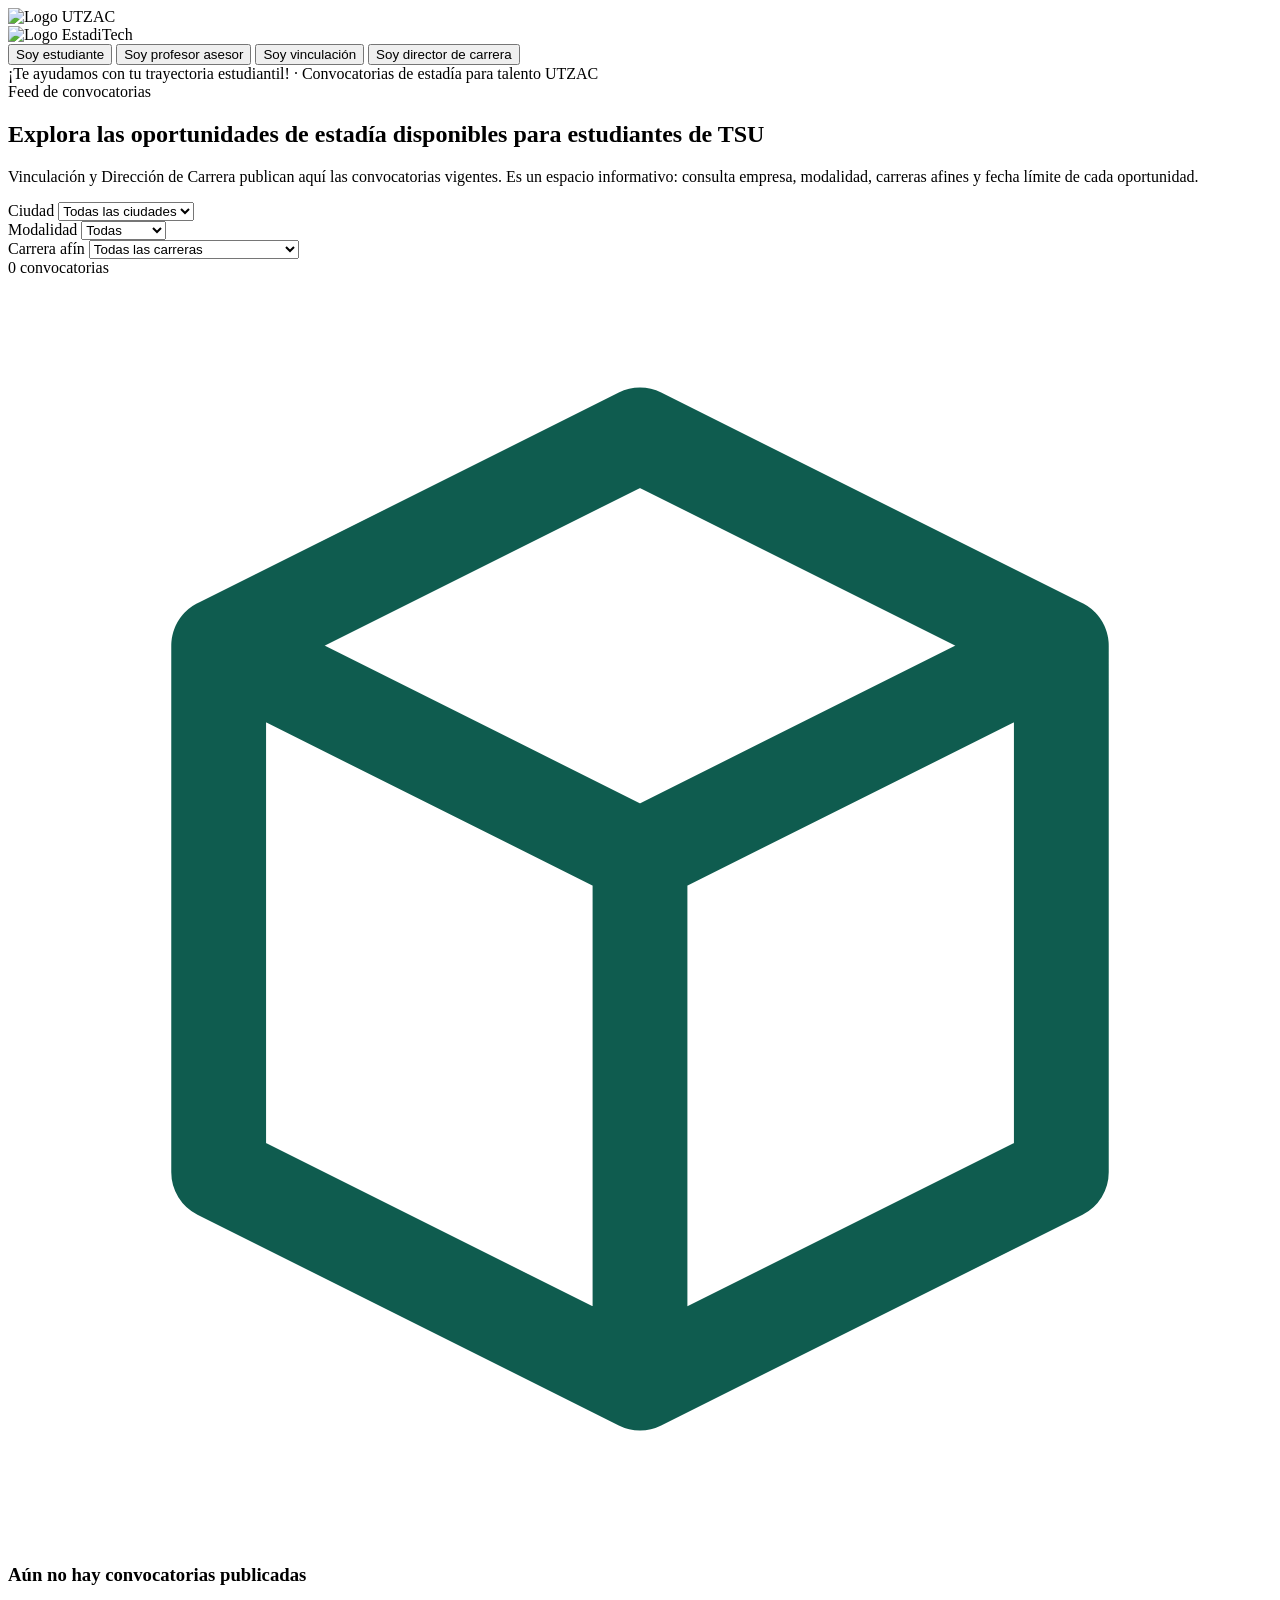
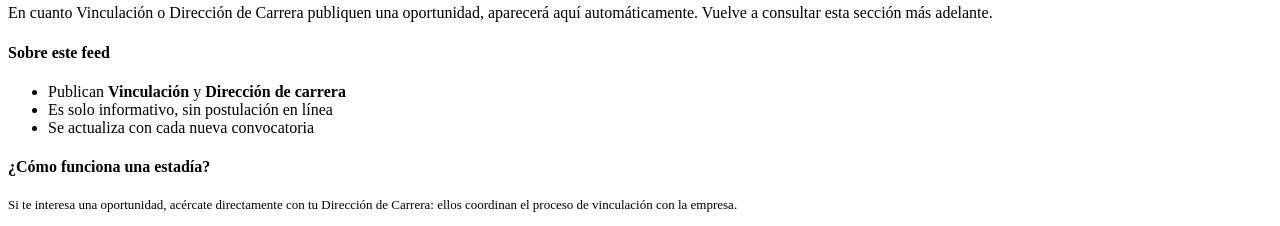
==== commit 83c3b9d6: "cambio de index, login, registro" ====
--- a/index.html
+++ b/index.html
@@ -1,68 +1,132 @@
 <!DOCTYPE html>
 <html lang="es">
 <head>
-    <meta charset="UTF-8">
-    <meta name="viewport" content="width=device-width, initial-scale=1.0">
-    <title>EstadiTech — Del inicio al éxito</title>
-    <link rel="stylesheet" href="estilos.css">
+<meta charset="UTF-8">
+<meta name="viewport" content="width=device-width, initial-scale=1.0">
+<title>EstadiTech — Convocatorias de estadía UTZAC</title>
+<link rel="icon" href="img/estaditechlogo.png">
+<link rel="stylesheet" href="css/variables.css">
+<link rel="stylesheet" href="css/base.css">
+<link rel="stylesheet" href="css/componentes.css">
+<link rel="stylesheet" href="css/pages.css">
+<link rel="stylesheet" href="https://cdnjs.cloudflare.com/ajax/libs/aos/2.3.1/aos.css">
 </head>
 <body>
 
-    <header class="site-header">
-        <div class="logos">
-            <img src="logoutzac.png" alt="Logo UTZAC">
-            <img src="estaditechlogo.png" alt="Logo EstadiTech">
+<header class="site-header">
+    <div class="logos">
+        <img src="img/logoutzac.png" alt="Logo UTZAC">
+        <div class="separador"></div>
+        <img src="img/estaditechlogo.png" alt="Logo EstadiTech">
+    </div>
+    <nav class="site-nav">
+        <button class="nav-rol" onclick="window.location.href='login.html?rol=alumno'">
+            <span class="punto"></span> Soy estudiante
+        </button>
+        <button class="nav-rol" onclick="window.location.href='login.html?rol=profesor'">
+            <span class="punto"></span> Soy profesor asesor
+        </button>
+        <button class="nav-rol" onclick="window.location.href='login.html?rol=vinculacion'">
+            <span class="punto"></span> Soy vinculación
+        </button>
+        <button class="nav-rol" onclick="window.location.href='login.html?rol=direccion'">
+            <span class="punto"></span> Soy director de carrera
+        </button>
+    </nav>
+</header>
+
+<div class="slogan"><span>¡Te ayudamos con tu trayectoria estudiantil! · Convocatorias de estadía para talento UTZAC</span></div>
+
+<section class="feed-hero">
+    <div class="contenedor">
+        <div class="eyebrow" data-aos="fade-up"><span class="barra"></span> Feed de convocatorias</div>
+        <h1 data-aos="fade-up" data-aos-delay="60">Explora las oportunidades de estadía disponibles para estudiantes de TSU</h1>
+        <p data-aos="fade-up" data-aos-delay="120">Vinculación y Dirección de Carrera publican aquí las convocatorias vigentes. Es un espacio informativo: consulta empresa, modalidad, carreras afines y fecha límite de cada oportunidad.</p>
+    </div>
+</section>
+
+<div class="contenedor">
+    <div class="filtros-feed" id="filtros-feed" data-aos="fade-up" data-aos-delay="80">
+        <div class="campo-filtro">
+            <label for="filtroCiudad">Ciudad</label>
+            <select id="filtroCiudad">
+                <option value="todas">Todas las ciudades</option>
+                <option value="zacatecas">Zacatecas</option>
+                <option value="guadalupe">Guadalupe</option>
+                <option value="fresnillo">Fresnillo</option>
+                <option value="jerez">Jerez</option>
+                <option value="remoto">Remoto</option>
+            </select>
         </div>
-        <button class="nav-toggle" aria-label="Abrir menú" aria-expanded="false"><span></span></button>
-        <nav class="site-nav">
-            <a href="index.html">Inicio</a>
-            <a href="vacantes.html">Vacantes</a>
-            <a href="publicar.html">Publicar estadía</a>
-            <a href="progreso.html">Progreso</a>
-            <a href="login.html">Login</a>
-            <a href="registro.html" class="nav-cta">Registrarme</a>
-        </nav>
-    </header>
+        <div class="campo-filtro">
+            <label for="filtroModalidad">Modalidad</label>
+            <select id="filtroModalidad">
+                <option value="todas">Todas</option>
+                <option value="presencial">Presencial</option>
+                <option value="hibrida">Híbrida</option>
+                <option value="remota">Remota</option>
+            </select>
+        </div>
+        <div class="campo-filtro">
+            <label for="filtroCarrera">Carrera afín</label>
+            <select id="filtroCarrera">
+                <option value="todas">Todas las carreras</option>
+                <option value="administracion">Administración de empresas</option>
+                <option value="agricultura">Agricultura</option>
+                <option value="contaduria">Contaduría</option>
+                <option value="educacion">Educación</option>
+                <option value="energia">Energía y Desarrollo Sostenible</option>
+                <option value="fisioterapia">Fisioterapia</option>
+                <option value="industrial">Ingeniería Industrial</option>
+                <option value="mantenimiento">Mantenimiento Industrial</option>
+                <option value="mecatronica">Mecatrónica</option>
+                <option value="mineria">Minería</option>
+                <option value="mercadotecnia">Negocios y Mercadotecnia</option>
+                <option value="TI">Tecnologías de la Información</option>
+            </select>
+        </div>
+        <div class="conteo-resultados" id="conteoResultados">0 convocatorias</div>
+    </div>
+</div>
 
-    <div class="slogan"><span>¡Te ayudamos con tu trayectoria estudiantil! · Buscamos talentos UTZAC y los canalizamos con empresas</span></div>
+<main class="feed-body">
+    <div class="contenedor">
+        <div class="feed-cols">
+            <div class="feed-main">
+                <div class="grid-convocatorias" id="gridConvocatorias">
+                    <!-- Las tarjetas se generan con js/feed.js a partir de CONVOCATORIAS -->
+                </div>
 
-    <main>
-        <div class="pagina-header">
-            <h1>EstadiTech</h1>
-            <p>Del inicio al éxito: te acompañamos en cada paso de tu estadía profesional.</p>
-        </div>
-
-        <div class="card card-ancha">
-            <h2 style="text-align:center; margin-bottom:4px;">¿Cuál es tu rol?</h2>
-            <p style="text-align:center; margin-bottom:20px;">Elige una opción para crear tu cuenta con los campos correctos.</p>
-
-            <div class="roles-grid">
-                <button class="rol-card" onclick="window.location.href='registro.html?tipo=alumno'">
-                    <div class="icono">🎓</div>
-                    <strong>Soy estudiante</strong>
-                    <span>Busco una estadía profesional</span>
-                </button>
-                <button class="rol-card" onclick="window.location.href='registro.html?tipo=empresa'">
-                    <div class="icono">🏢</div>
-                    <strong>Soy empresa</strong>
-                    <span>Quiero publicar vacantes</span>
-                </button>
-                <button class="rol-card" onclick="window.location.href='registro.html?tipo=direccion_carrera'">
-                    <div class="icono">🧑‍💼</div>
-                    <strong>Soy Director@ de carrera</strong>
-                    <span>Doy seguimiento a mis alumnos</span>
-                </button>
-                <button class="rol-card" onclick="window.location.href='registro.html?tipo=vinculacion'">
-                    <div class="icono">🤝</div>
-                    <strong>Soy del área de vinculación</strong>
-                    <span>Coordino convenios y estadías</span>
-                </button>
+                <div class="estado-vacio oculto" id="estadoVacio">
+                    <div class="marca-vacio">
+                        <svg viewBox="0 0 24 24" fill="none"><path d="M4 7l8-4 8 4M4 7v10l8 4 8-4V7M4 7l8 4 8-4M12 11v10" stroke="#0F5C4F" stroke-width="1.8" stroke-linecap="round" stroke-linejoin="round"/></svg>
+                    </div>
+                    <h3>Aún no hay convocatorias publicadas</h3>
+                    <p>En cuanto Vinculación o Dirección de Carrera publiquen una oportunidad, aparecerá aquí automáticamente. Vuelve a consultar esta sección más adelante.</p>
+                </div>
             </div>
 
-            <p style="text-align:center; margin-top:22px;">¿Ya tienes cuenta? <a href="login.html"><strong>Inicia sesión aquí</strong></a></p>
+            <aside class="feed-sidebar">
+                <div class="card" data-aos="fade-up">
+                    <h4>Sobre este feed</h4>
+                    <ul class="lista-mini">
+                        <li>Publican <b>Vinculación</b> y <b>Dirección de carrera</b></li>
+                        <li>Es solo informativo, sin postulación en línea</li>
+                        <li>Se actualiza con cada nueva convocatoria</li>
+                    </ul>
+                </div>
+                <div class="card" data-aos="fade-up" data-aos-delay="80">
+                    <h4>¿Cómo funciona una estadía?</h4>
+                    <p style="font-size:13px;">Si te interesa una oportunidad, acércate directamente con tu Dirección de Carrera: ellos coordinan el proceso de vinculación con la empresa.</p>
+                </div>
+            </aside>
         </div>
-    </main>
+    </div>
+</main>
 
-    <script src="js/app.js"></script>
+<script src="https://cdnjs.cloudflare.com/ajax/libs/aos/2.3.1/aos.js"></script>
+<script src="js/app.js"></script>
+<script src="js/datos-convocatorias.js"></script>
+<script src="js/feed.js"></script>
 </body>
 </html>
